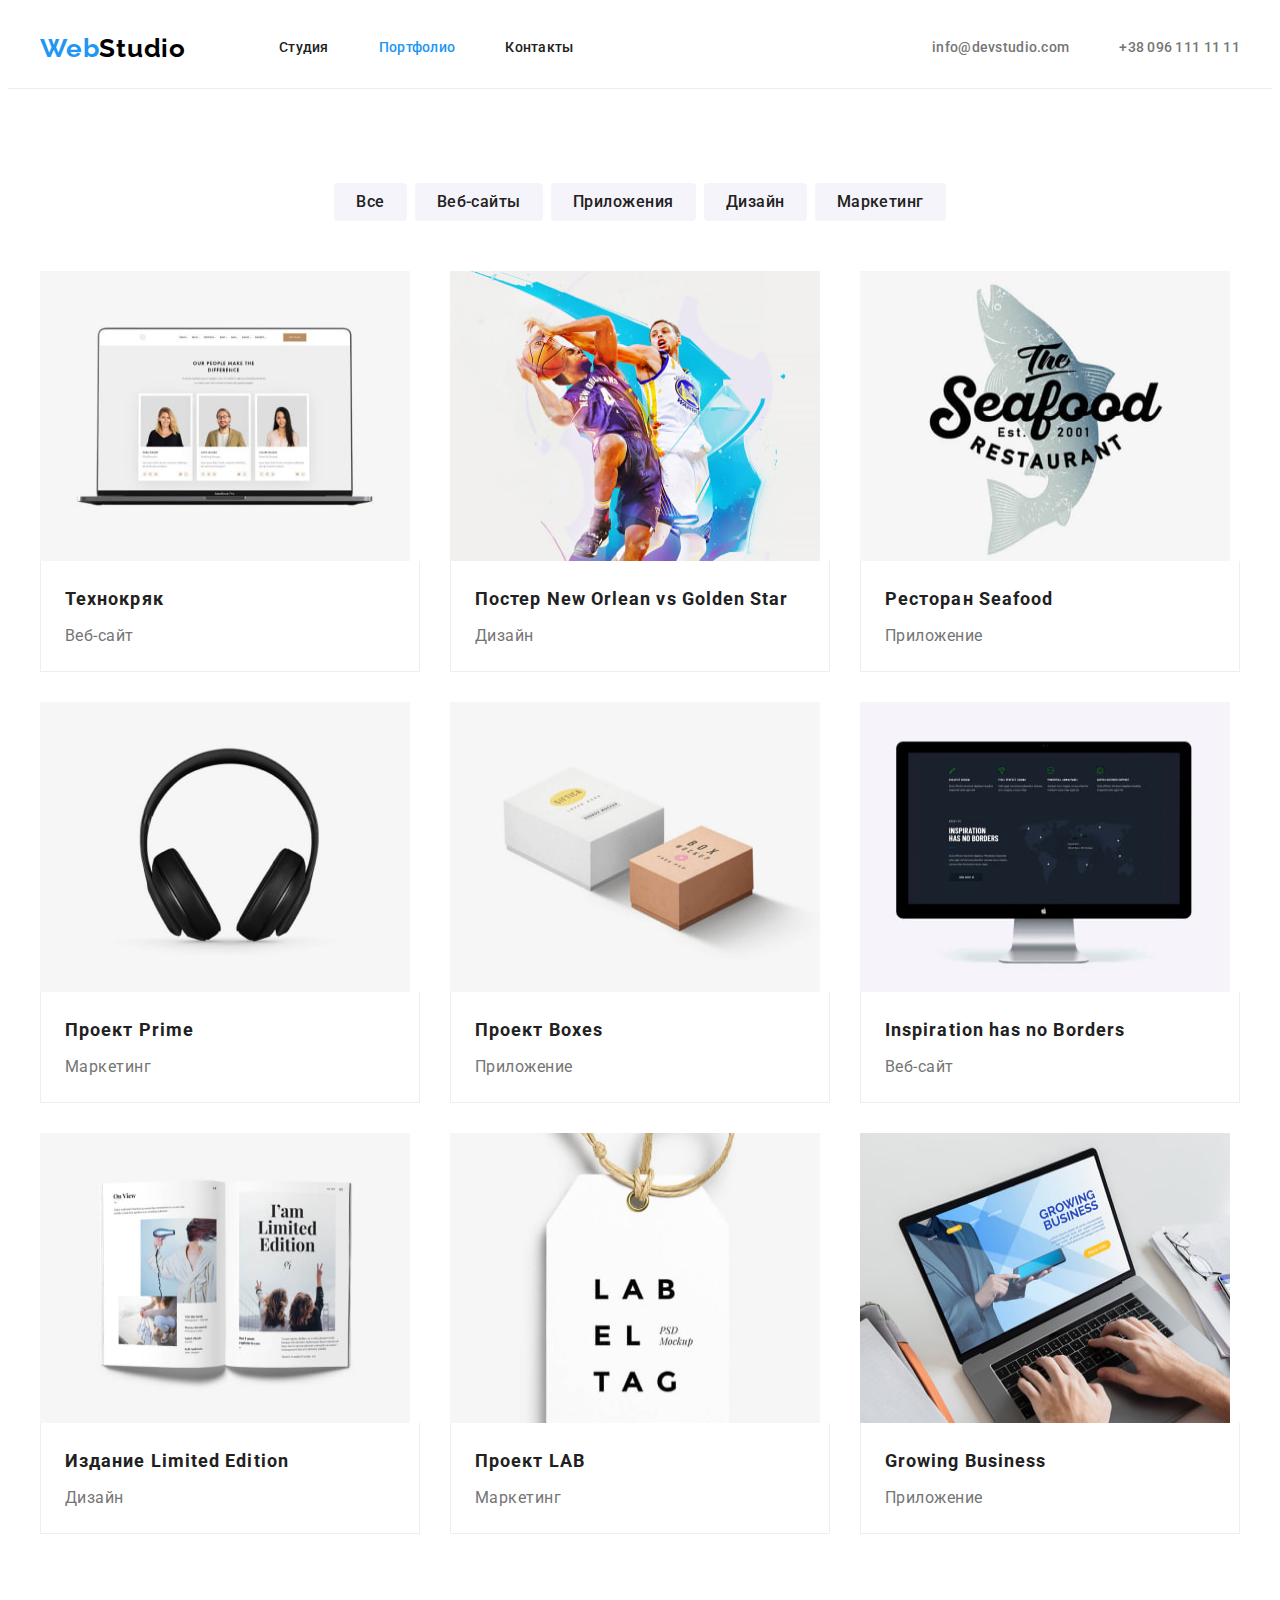
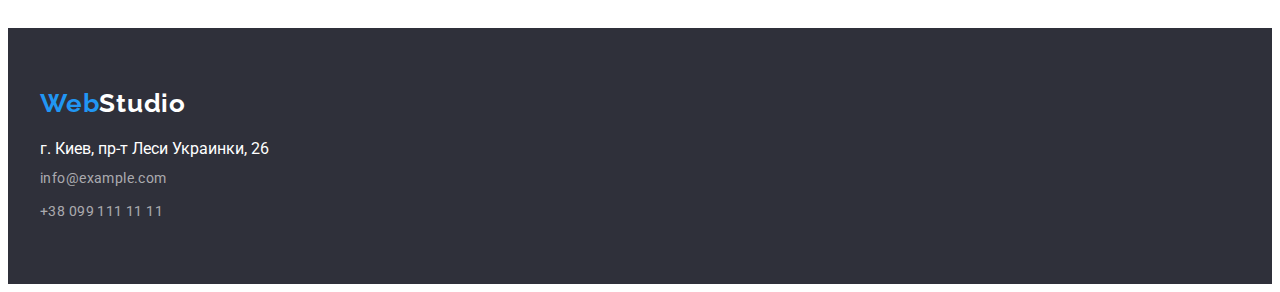
==== portfolio.html @ 7a87c8a2 "Initial commit" ====
<!DOCTYPE html>
<html lang="ru">
  <head>
    <meta charset="UTF-8" />
    <meta http-equiv="X-UA-Compatible" content="IE=edge" />
    <meta name="viewport" content="width=device-width, initial-scale=1.0" />
    <title>Potfolio</title>
    <link rel="preconnect" href="https://fonts.googleapis.com" />
    <link rel="preconnect" href="https://fonts.gstatic.com" crossorigin />
    <link
      href="https://fonts.googleapis.com/css2?family=Raleway:wght@700&family=Roboto:wght@400;500;700;900&display=swap"
      rel="stylesheet"
    />
    <link
      rel="stylesheet"
      href="https://cdnjs.cloudflare.com/ajax/libs/modern-normalize/1.1.0/modern-normalize.min.css"
      integrity="sha512-wpPYUAdjBVSE4KJnH1VR1HeZfpl1ub8YT/NKx4PuQ5NmX2tKuGu6U/JRp5y+Y8XG2tV+wKQpNHVUX03MfMFn9Q=="
      crossorigin="anonymous"
      referrerpolicy="no-referrer"
    />
    <link rel="stylesheet" href="./css/styles.css" />
  </head>

  <body>
    <!-- Header section -->
    <header class="header">
      <div class="container header-container">
        <a class="logo link" href="./index.html" lang="en"
          >Web<span class="header-logo">Studio</span>
        </a>
        <nav class="header-nav">
          <ul class="header-list list">
            <li class="header-item"><a class="header-link link" href="./index.html">Студия</a></li>
            <li class="header-item">
              <a class="header-link link header-link-current" href="./portfolio.html">Портфолио</a>
            </li>
            <li class="header-item"><a class="header-link link" href="#Контакты">Контакты</a></li>
          </ul>
        </nav>
        <ul class="header-contacts list">
          <li class="header-mail">
            <a class="mail-link link" href="mailto:info@devstudio.com">info@devstudio.com</a>
          </li>
          <li class="header-phone">
            <a class="phone-link link" href="tel:+380961111111">+38 096 111 11 11</a>
          </li>
        </ul>
      </div>
    </header>

    <!-- Main section -->
    <main class="main">
      <section class="portfolio section">
        <div class="container">
          <h1 class="visually-hidden">Портфолио</h1>
          <ul class="btn-list list">
            <li class="portfolio-item">
              <button class="portfolio-btn" type="button">Все</button>
            </li>
            <li class="portfolio-item">
              <button class="portfolio-btn" type="button">Веб-сайты</button>
            </li>
            <li class="portfolio-item">
              <button class="portfolio-btn" type="button">Приложения</button>
            </li>
            <li class="portfolio-item">
              <button class="portfolio-btn" type="button">Дизайн</button>
            </li>
            <li class="portfolio-item">
              <button class="portfolio-btn" type="button">Маркетинг</button>
            </li>
          </ul>
          <ul class="portfolio-list list">
            <li class="portfolio-item work-item">
              <a class="portfolio-link link" href="#">
                <img
                  src="./images/portfolio/tehnokriak.jpg"
                  width="370"
                  height="290"
                  alt="окно сайта"
                />
                <div class="potfolio-border">
                  <h3 class="portfolio-title">Технокряк</h3>
                  <p class="portfolio-text">Веб-сайт</p>
                </div>
              </a>
            </li>
            <li class="portfolio-item work-item">
              <a class="portfolio-link link" href="#">
                <img
                  src="./images/portfolio/poster.jpg"
                  width="370"
                  height="290"
                  alt="постер матчу"
                />
                <div class="potfolio-border">
                  <h3 class="portfolio-title">
                    Постер <span lang="en">New Orlean vs Golden Star</span>
                  </h3>
                  <p class="portfolio-text">Дизайн</p>
                </div>
              </a>
            </li>
            <li class="portfolio-item work-item">
              <a class="portfolio-link link" href="#">
                <img
                  src="./images/portfolio/restourant.jpg"
                  width="370"
                  height="290"
                  alt="лого ресторану"
                />
                <div class="potfolio-border">
                  <h3 class="portfolio-title">Ресторан <span lang="en">Seafood</span></h3>
                  <p class="portfolio-text">Приложение</p>
                </div>
              </a>
            </li>
            <li class="portfolio-item work-item">
              <a class="portfolio-link link" href="#">
                <img
                  src="./images/portfolio/project-prime.jpg"
                  width="370"
                  height="290"
                  alt="наушники"
                />
                <div class="potfolio-border">
                  <h3 class="portfolio-title">Проект <span lang="en">Prime</span></h3>
                  <p class="portfolio-text">Маркетинг</p>
                </div>
              </a>
            </li>
            <li class="portfolio-item work-item">
              <a class="portfolio-link link" href="#">
                <img
                  src="./images/portfolio/project-boxes.jpg"
                  width="370"
                  height="290"
                  alt="два ящика"
                />
                <div class="potfolio-border">
                  <h3 class="portfolio-title">Проект <span lang="en">Boxes</span></h3>
                  <p class="portfolio-text">Приложение</p>
                </div>
              </a>
            </li>
            <li class="portfolio-item work-item">
              <a class="portfolio-link link" href="#">
                <img
                  src="./images/portfolio/inspiration.jpg"
                  width="370"
                  height="290"
                  alt="окно сайта на мониторе"
                />
                <div class="potfolio-border">
                  <h3 class="portfolio-title" lang="en">Inspiration has no Borders</h3>
                  <p class="portfolio-text">Веб-сайт</p>
                </div>
              </a>
            </li>
            <li class="portfolio-item work-item">
              <a class="portfolio-link link" href="#">
                <img src="./images/portfolio/edition.jpg" width="370" height="290" alt="книга" />
                <div class="potfolio-border">
                  <h3 class="portfolio-title">Издание <span lang="en">Limited Edition</span></h3>
                  <p class="portfolio-text">Дизайн</p>
                </div>
              </a>
            </li>
            <li class="portfolio-item work-item">
              <a class="portfolio-link link" href="#">
                <img
                  src="./images/portfolio/project-lab.jpg"
                  width="370"
                  height="290"
                  alt="бирка"
                />
                <div class="potfolio-border">
                  <h3 class="portfolio-title">Проект <span lang="en">LAB</span></h3>
                  <p class="portfolio-text">Маркетинг</p>
                </div>
              </a>
            </li>
            <li class="portfolio-item work-item">
              <a class="portfolio-link link" href="#">
                <img
                  src="./images/portfolio/growing-business.jpg"
                  width="370"
                  height="290"
                  alt="приложение на ноутбуке"
                />
                <div class="potfolio-border">
                  <h3 class="portfolio-title" lang="en">Growing Business</h3>
                  <p class="portfolio-text">Приложение</p>
                </div>
              </a>
            </li>
          </ul>
        </div>
      </section>
    </main>

    <!-- Footer section -->
    <footer class="footer" id="Контакты">
      <div class="container">
        <a class="logo link" href="./index.html" lang="en"
          >Web<span class="footer-logo">Studio</span>
        </a>
        <address class="footer-address">
          <ul class="footer-list list">
            <li class="footer-item">
              <a
                class="address-link link"
                href="https://goo.gl/maps/opvbCCuK2W5cB6Hv9"
                target="_blank"
                title="Гугл мaп"
                rel="_norefferer noopener"
                >г. Киев, пр-т Леси Украинки, 26</a
              >
            </li>
            <li class="footer-item">
              <a class="footer-link link" href="mailto:info@example.com">info@example.com</a>
            </li>
            <li class="footer-item">
              <a class="footer-link link" href="tel:+380991111111"> +38 099 111 11 11</a>
            </li>
          </ul>
        </address>
      </div>
    </footer>
  </body>
</html>
---- css/styles.css ----
:root {
  /* fonts */
  --main-font: 'Roboto', sans-serif;
  --secondary-font: 'Raleway', sans-serif;
  /* text colors */
  --main-txt-clr: #757575;
  --secondary-light-txt-clr: #ffffff;
  --secondary-dark-txt-clr: #212121;
  --accent-txt-color: #2196f3;
  --logo-txt-clr: #000000;
  /* bg colors */
  --dark-bg-clr: #2f303a;
  --light-bg-clr: #f5f4fa;
  --hover-btn-clt: #188ce8;
  /* others */
}

body {
  font-family: var(--main-font);
  color: var(--main-txt-clr);
}

/* Based styles */

.container {
  width: 1200px;
  padding-left: 15px;
  padding-right: 15px;
  margin-left: auto;
  margin-right: auto;
}

.section {
  padding-top: 94px;
  padding-bottom: 94px;
}

.visually-hidden {
  position: absolute;
  width: 1px;
  height: 1px;
  margin: -1px;
  border: 0;
  padding: 0;

  white-space: nowrap;
  clip-path: inset(100%);
  clip: rect(0 0 0 0);
  overflow: hidden;
}

/* Reset styles */

h1,
h2,
h3,
h4,
h5,
h6,
p {
  margin: 0;
}

.link {
  text-decoration: none;
  color: currentColor;
}

.list {
  margin: 0;
  padding: 0;
  list-style: none;
}

img {
  display: block;
}

/* Header section */
.header-container {
  display: flex;
  align-items: center;
}

.logo {
  font-family: 'Raleway';
  font-style: normal;
  font-weight: 700;
  font-size: 26px;
  line-height: 1.19;
  letter-spacing: 0.03em;
  color: var(--accent-txt-color);
}

.header-logo {
  color: var(--logo-txt-clr);
}

.header-nav {
  margin-right: auto;
  margin-left: 93px;
}

.header-list {
  display: flex;
  gap: 50px;
}

.header-contacts {
  display: flex;
}

.header-mail {
  margin-right: 50px;
}

.header-link,
.mail-link,
.phone-link {
  padding-top: 32px;
  padding-bottom: 32px;
  display: block;
  font-weight: 500;
  font-size: 14px;
  line-height: 1.14;
  letter-spacing: 0.02em;
  color: var(--secondary-dark-txt-clr);
}

.header-link:hover,
.header-link:focus {
  color: var(--accent-txt-color);
}

.header-link-current {
  color: var(--accent-txt-color);
}

.mail-link,
.phone-link {
  color: inherit;
}

.mail-link:hover,
.mail-link:focus {
  color: var(--accent-txt-color);
}

.phone-link:hover,
.phone-link:focus {
  color: var(--accent-txt-color);
}
.header {
  border-bottom: 1px solid #ececec;
}

/* hero section */
.hero,
.footer {
  background: var(--dark-bg-clr);
}

.hero {
  padding-top: 200px;
  padding-bottom: 200px;
}

.hero-title {
  max-width: 696px;
  margin: 0 auto;
  margin-bottom: 30px;
  font-weight: 900;
  font-size: 44px;
  line-height: 1.36;
  text-align: center;
  letter-spacing: 0.06em;
  text-transform: uppercase;
  color: var(--secondary-light-txt-clr);
}

.hero-btn,
.portfolio-btn {
  font-family: inherit;
  cursor: pointer;
  border: none;
}

.hero-btn {
  margin: 0 auto;
  display: block;
  min-width: 200px;
  min-height: 50px;
  padding: 10px 32px;
  border-radius: 4px;
  background-color: var(--accent-txt-color);
  font-weight: 700;
  font-size: 16px;
  line-height: 1.88;
  letter-spacing: 0.06em;
  color: var(--light-bg-clr);
}

.hero-btn:hover,
.hero-btn:focus {
  color: var(--secondary-light-txt-clr);
  background-color: var(--hover-btn-clt);
}

/* Benefits section */

.benefits {
  padding-bottom: 0;
}

.benefits-container {
  align-items: center;
}

.benefits-list {
  display: flex;
  gap: 30px;
}

.benefits-item {
  max-width: 270px;
}

.benefits-title {
  margin-bottom: 10px;
  font-weight: 700;
  font-size: 14px;
  line-height: 1.14;
  letter-spacing: 0.03em;
  text-transform: uppercase;
  color: var(--secondary-dark-txt-clr);
}

.benefits-text {
  font-size: 14px;
  line-height: 1.71;
  letter-spacing: 0.03em;
}

/* About section */

.about-list {
  display: flex;
  gap: 30px;
}

.about-title,
.team-title {
  margin-bottom: 50px;
  font-weight: 700;
  font-size: 36px;
  line-height: 1.17;
  text-align: center;
  letter-spacing: 0.03em;
  color: var(--secondary-dark-txt-clr);
}

/* Team section */

.team {
  background: var(--light-bg-clr);
}

.team-list {
  display: flex;
  flex-wrap: wrap;
  gap: 30px;
}
/* .team-list {
  flex-basis: calc((100% - 30px * 3) / 4);
} */
.team-card {
  padding: 30px 5px 30px 5px;
  border-radius: 0px 0px 4px 4px;
  background: #ffffff;
  box-shadow: 0px 1px 3px rgba(0, 0, 0, 0.12), 0px 1px 1px rgba(0, 0, 0, 0.14),
    0px 2px 1px rgba(0, 0, 0, 0.2);
}

.employee-title {
  margin-bottom: 10px;
  font-weight: 500;
  font-size: 16px;
  line-height: 1.19;
  text-align: center;
  letter-spacing: 0.03em;
  color: var(--secondary-dark-txt-clr);
}

.team-text {
  font-size: 16px;
  line-height: 1.19;
  text-align: center;
  letter-spacing: 0.03em;
}

/* Footer section */

.footer-logo {
  color: var(--secondary-light-txt-clr);
}

.footer {
  padding-top: 60px;
  padding-bottom: 60px;
}

.footer-item {
  margin-bottom: 9px;
}

.footer-item:last-child {
  margin-bottom: 0;
}

.footer-address {
  margin-top: 20px;
}

.address-link {
  font-style: normal;
  color: var(--secondary-light-txt-clr);
}

.footer-link {
  font-style: normal;
  font-size: 14px;
  line-height: 1.71;
  letter-spacing: 0.03em;
  color: rgba(255, 255, 255, 0.6);
}

.footer-link:hover,
.footer-link:focus {
  color: var(--secondary-light-txt-clr);
}

/* Portfolio page */

.btn-list {
  display: flex;
  gap: 8px;
  justify-content: center;
  margin-bottom: 50px;
}

.portfolio-btn {
  padding: 6px 22px;
  border-radius: 4px;
  font-weight: 500;
  font-size: 16px;
  line-height: 1.63;
  letter-spacing: 0.03em;
  color: var(--secondary-dark-txt-clr);
  background-color: var(--light-bg-clr);
}

.portfolio-btn:hover,
.portfolio-btn:focus {
  background-color: var(--accent-txt-color);
  color: var(--secondary-light-txt-clr);
}

.portfolio-list {
  display: flex;
  flex-wrap: wrap;
  gap: 30px;
}

.work-item {
  flex-basis: calc((100% - 30px * 2) / 3);
}

.portfolio-title {
  margin-bottom: 4px;
  font-weight: 700;
  font-size: 18px;
  line-height: 2;
  letter-spacing: 0.06em;
  color: var(--secondary-dark-txt-clr);
}

.portfolio-text {
  font-size: 16px;
  line-height: 1.88;
  letter-spacing: 0.03em;
}

.potfolio-border {
  padding: 20px 24px 20px 24px;
  border: 1px solid #eeeeee;
  border-top: none;
}
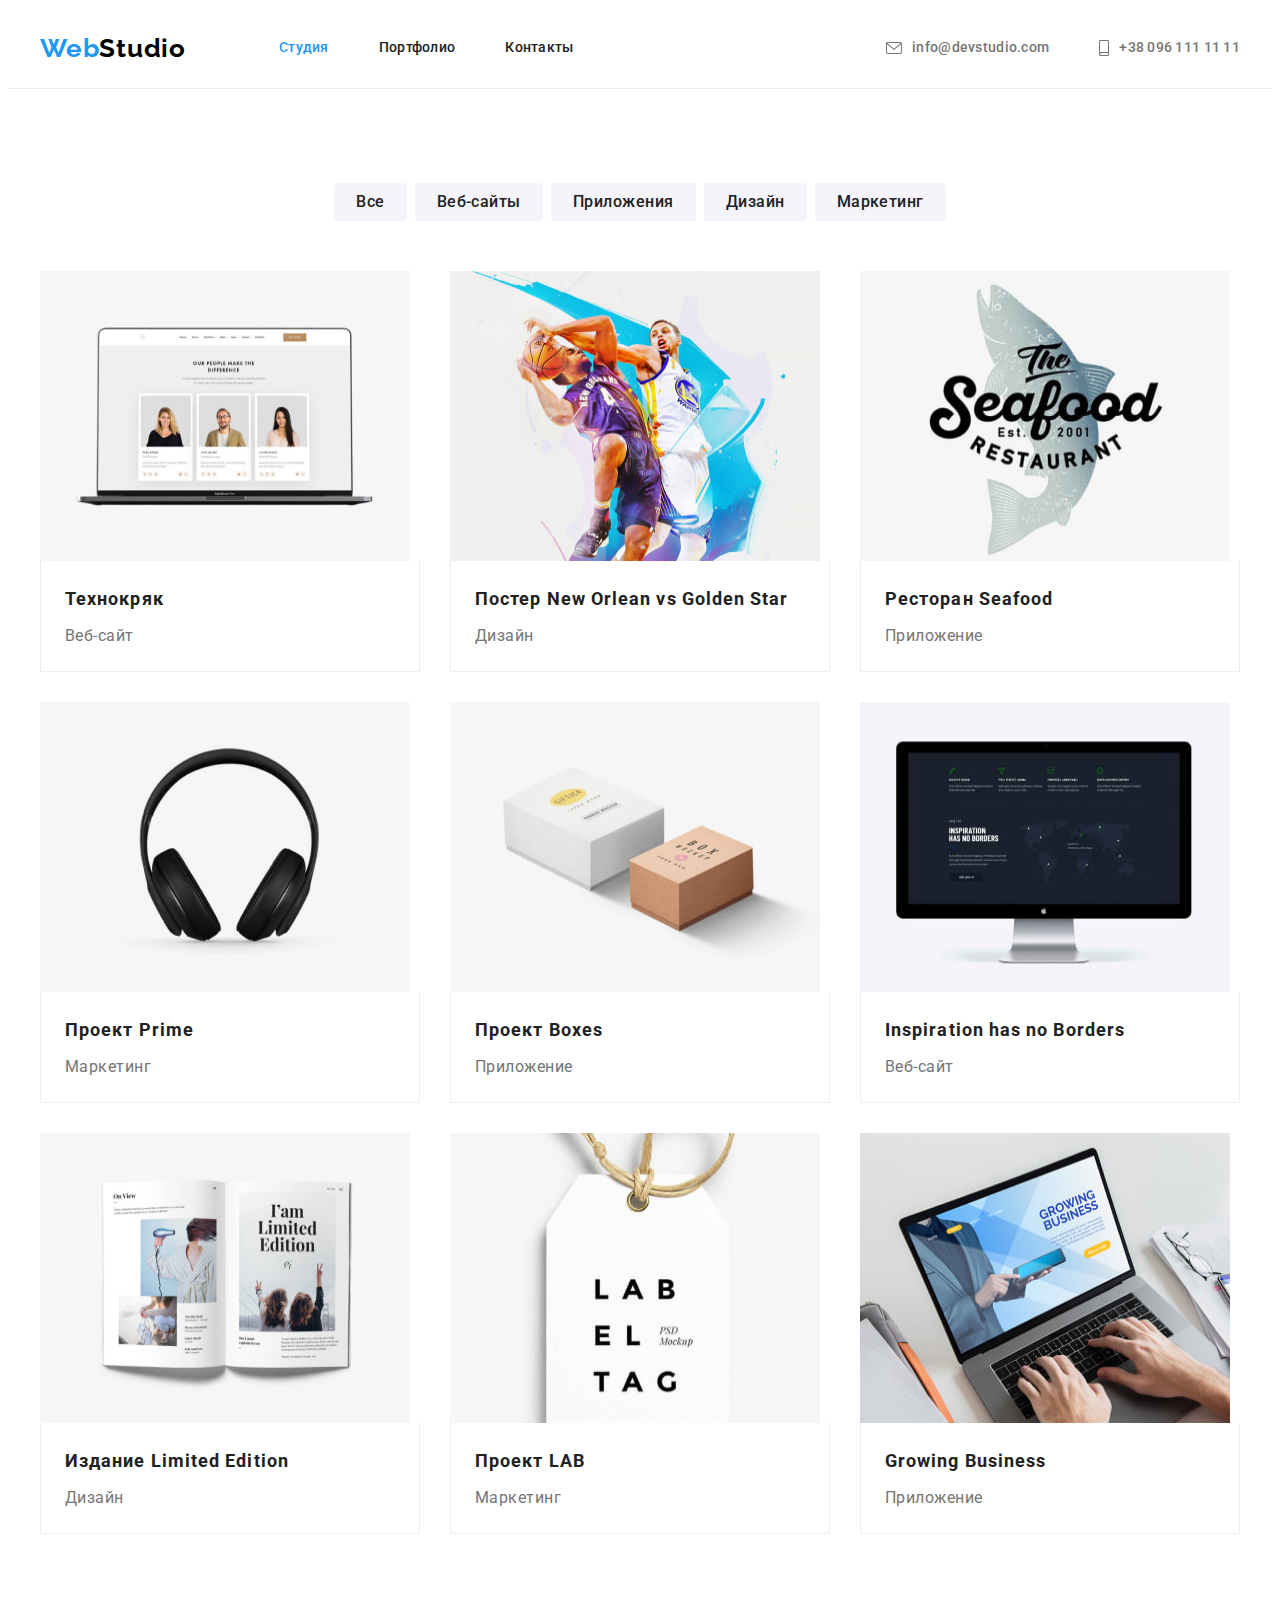
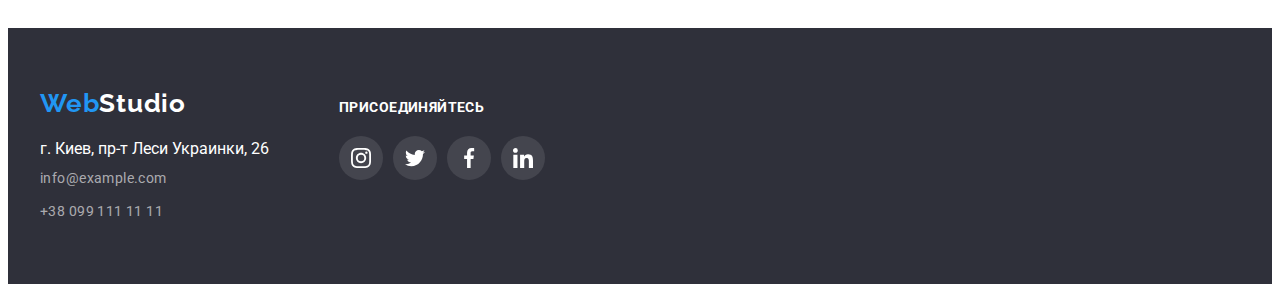
==== commit 0683967e: "finish homework" ====
--- a/portfolio.html
+++ b/portfolio.html
@@ -23,6 +23,7 @@
 
   <body>
     <!-- Header section -->
+
     <header class="header">
       <div class="container header-container">
         <a class="logo link" href="./index.html" lang="en"
@@ -30,19 +31,31 @@
         </a>
         <nav class="header-nav">
           <ul class="header-list list">
-            <li class="header-item"><a class="header-link link" href="./index.html">Студия</a></li>
             <li class="header-item">
-              <a class="header-link link header-link-current" href="./portfolio.html">Портфолио</a>
+              <a class="header-link link header-link-current" href="./index.html">Студия</a>
+            </li>
+            <li class="header-item">
+              <a class="header-link link" href="./portfolio.html">Портфолио</a>
             </li>
             <li class="header-item"><a class="header-link link" href="#Контакты">Контакты</a></li>
           </ul>
         </nav>
         <ul class="header-contacts list">
           <li class="header-mail">
-            <a class="mail-link link" href="mailto:info@devstudio.com">info@devstudio.com</a>
+            <a class="mail-link link" href="mailto:info@devstudio.com"
+              ><svg width="16" height="12" class="contact-icon">
+                <use href="./images/icons.svg#mail"></use>
+              </svg>
+              info@devstudio.com</a
+            >
           </li>
           <li class="header-phone">
-            <a class="phone-link link" href="tel:+380961111111">+38 096 111 11 11</a>
+            <a class="phone-link link" href="tel:+380961111111"
+              ><svg width="10" height="16" class="contact-icon">
+                <use href="./images/icons.svg#smartphone"></use>
+              </svg>
+              +38 096 111 11 11</a
+            >
           </li>
         </ul>
       </div>
@@ -201,30 +214,89 @@
 
     <!-- Footer section -->
     <footer class="footer" id="Контакты">
-      <div class="container">
-        <a class="logo link" href="./index.html" lang="en"
-          >Web<span class="footer-logo">Studio</span>
-        </a>
-        <address class="footer-address">
-          <ul class="footer-list list">
-            <li class="footer-item">
+      <div class="container footer-container">
+        <div class="footer-box">
+          <a class="logo link" href="./index.html" lang="en"
+            >Web<span class="footer-logo">Studio</span>
+          </a>
+          <address class="footer-address">
+            <ul class="footer-list list">
+              <li class="footer-item">
+                <a
+                  class="address-link link"
+                  href="https://goo.gl/maps/opvbCCuK2W5cB6Hv9"
+                  target="_blank"
+                  title="Гугл мaп"
+                  rel="_norefferer noopener"
+                  >г. Киев, пр-т Леси Украинки, 26</a
+                >
+              </li>
+              <li class="footer-item">
+                <a class="footer-link link" href="mailto:info@example.com">info@example.com</a>
+              </li>
+              <li class="footer-item">
+                <a class="footer-link link" href="tel:+380991111111"> +38 099 111 11 11</a>
+              </li>
+            </ul>
+          </address>
+        </div>
+        <div class="footer-box">
+          <h3 class="footer-title">Присоединяйтесь</h3>
+          <ul class="box-list list">
+            <li class="box-item">
               <a
-                class="address-link link"
-                href="https://goo.gl/maps/opvbCCuK2W5cB6Hv9"
+                class="box-link link"
+                href=""
                 target="_blank"
-                title="Гугл мaп"
-                rel="_norefferer noopener"
-                >г. Киев, пр-т Леси Украинки, 26</a
+                rel="noopener noreferrer"
+                aria-label="instagram"
               >
-            </li>
-            <li class="footer-item">
-              <a class="footer-link link" href="mailto:info@example.com">info@example.com</a>
-            </li>
-            <li class="footer-item">
-              <a class="footer-link link" href="tel:+380991111111"> +38 099 111 11 11</a>
+                <svg class="box-icon" width="20" height="20">
+                  <use href="./images/icons.svg#instagram"></use>
+                </svg>
+              </a>
+            </li>
+            <li class="box-item">
+              <a
+                class="box-link link"
+                href=""
+                target="_blank"
+                rel="noopener noreferrer"
+                aria-label="instagram"
+              >
+                <svg class="box-icon" width="20" height="20">
+                  <use href="./images/icons.svg#twitter"></use>
+                </svg>
+              </a>
+            </li>
+            <li class="box-item">
+              <a
+                class="box-link link"
+                href=""
+                target="_blank"
+                rel="noopener noreferrer"
+                aria-label="instagram"
+              >
+                <svg class="box-icon" width="20" height="20">
+                  <use href="./images/icons.svg#facebook"></use>
+                </svg>
+              </a>
+            </li>
+            <li class="box-item">
+              <a
+                class="box-link link"
+                href=""
+                target="_blank"
+                rel="noopener noreferrer"
+                aria-label="instagram"
+              >
+                <svg class="box-icon" width="20" height="20">
+                  <use href="./images/icons.svg#linkedin"></use>
+                </svg>
+              </a>
             </li>
           </ul>
-        </address>
+        </div>
       </div>
     </footer>
   </body>
--- a/css/styles.css
+++ b/css/styles.css
@@ -127,6 +127,13 @@
   color: var(--secondary-dark-txt-clr);
 }
 
+.mail-link,
+.phone-link {
+  display: flex;
+  align-items: center;
+  justify-content: center;
+}
+
 .header-link:hover,
 .header-link:focus {
   color: var(--accent-txt-color);
@@ -150,6 +157,13 @@
 .phone-link:focus {
   color: var(--accent-txt-color);
 }
+
+.contact-icon {
+  fill: currentColor;
+  margin-right: 10px;
+  justify-content: center;
+}
+
 .header {
   border-bottom: 1px solid #ececec;
 }
@@ -163,6 +177,15 @@
 .hero {
   padding-top: 200px;
   padding-bottom: 200px;
+  max-width: 1600px;
+  height: 600px;
+  margin-left: auto;
+  margin-right: auto;
+  background-image: linear-gradient(to right, rgba(47, 48, 58, 0.4), rgba(47, 48, 58, 0.4)),
+    url(../images/hero.jpg);
+  background-repeat: no-repeat;
+  background-position: center;
+  background-size: cover;
 }
 
 .hero-title {
@@ -208,6 +231,24 @@
 
 /* Benefits section */
 
+.benefits-logo-list {
+  display: flex;
+  align-items: center;
+  justify-content: center;
+  gap: 30px;
+  margin-bottom: 30px;
+}
+
+.benefits-logo-container {
+  display: flex;
+  max-width: 270px;
+  min-height: 120px;
+  background-color: var(--light-bg-clr);
+  border-radius: 4px;
+  gap: 30px;
+  padding: 25px 100px;
+}
+
 .benefits {
   padding-bottom: 0;
 }
@@ -249,7 +290,8 @@
 }
 
 .about-title,
-.team-title {
+.team-title,
+.clients-title {
   margin-bottom: 50px;
   font-weight: 700;
   font-size: 36px;
@@ -296,6 +338,80 @@
   line-height: 1.19;
   text-align: center;
   letter-spacing: 0.03em;
+  margin-bottom: 16px;
+}
+
+.social-list {
+  display: flex;
+  align-items: center;
+  justify-content: center;
+  gap: 10px;
+}
+
+.social-link {
+  display: flex;
+  align-items: center;
+  justify-content: center;
+  color: var(--main-txt-clr);
+  width: 44px;
+  height: 44px;
+  background-color: #ffffff;
+  border-radius: 50%;
+  padding: 12px;
+}
+
+.social-icon {
+  fill: #afb1b8;
+}
+
+.social-link:hover,
+.social-link:focus {
+  background-color: #2196f3;
+}
+
+.social-link:hover .social-icon {
+  fill: #ffffff;
+}
+
+.social-link:focus .social-icon {
+  fill: #ffffff;
+}
+
+/* Clients section */
+
+.clients-list {
+  display: flex;
+  align-items: center;
+  justify-content: center;
+  gap: 30px;
+}
+
+.clients-link {
+  display: flex;
+  align-items: center;
+  justify-content: center;
+  width: 170px;
+  height: 92px;
+  padding: 16px 32px;
+  border: 1px solid #afb1b8;
+  border-radius: 4px;
+}
+
+.clients-link:hover,
+.clients-link:focus {
+  border: 1px solid #2196f3;
+}
+
+.clients-link:hover .clients-icon {
+  fill: #2196f3;
+}
+
+.clients-link:focus .clients-icon {
+  fill: #2196f3;
+}
+
+.clients-icon {
+  fill: #afb1b8;
 }
 
 /* Footer section */
@@ -337,6 +453,52 @@
 .footer-link:hover,
 .footer-link:focus {
   color: var(--secondary-light-txt-clr);
+}
+
+.footer-title {
+  font-family: 'Roboto';
+  font-style: normal;
+  font-weight: 700;
+  font-size: 14px;
+  line-height: 1.14;
+  letter-spacing: 0.03em;
+  text-transform: uppercase;
+  color: var(--secondary-light-txt-clr);
+  margin-bottom: 20px;
+}
+
+.footer-container {
+  display: flex;
+  justify-items: center;
+  gap: 70px;
+  align-items: baseline;
+}
+
+.box-list {
+  display: flex;
+  align-items: center;
+  justify-content: center;
+  gap: 10px;
+}
+
+.box-link {
+  display: flex;
+  align-items: center;
+  justify-content: center;
+  width: 44px;
+  height: 44px;
+  border-radius: 50%;
+  background-color: rgba(255, 255, 255, 0.1);
+}
+
+.box-icon {
+  fill: #ffffff;
+  margin: 12px;
+}
+
+.box-link:hover,
+.box-link:focus {
+  background-color: #2196f3;
 }
 
 /* Portfolio page */
@@ -363,12 +525,24 @@
 .portfolio-btn:focus {
   background-color: var(--accent-txt-color);
   color: var(--secondary-light-txt-clr);
+  box-shadow: 0px 3px 1px rgba(0, 0, 0, 0.1), 0px 1px 2px rgba(0, 0, 0, 0.08),
+    0px 2px 2px rgba(0, 0, 0, 0.12);
 }
 
 .portfolio-list {
   display: flex;
   flex-wrap: wrap;
   gap: 30px;
+}
+
+.portfolio-link {
+  display: block;
+}
+
+.portfolio-link:hover,
+.portfolio-link:focus {
+  box-shadow: 0px 1px 1px rgba(0, 0, 0, 0.12), 0px 4px 4px rgba(0, 0, 0, 0.06),
+    1px 4px 6px rgba(0, 0, 0, 0.16);
 }
 
 .work-item {
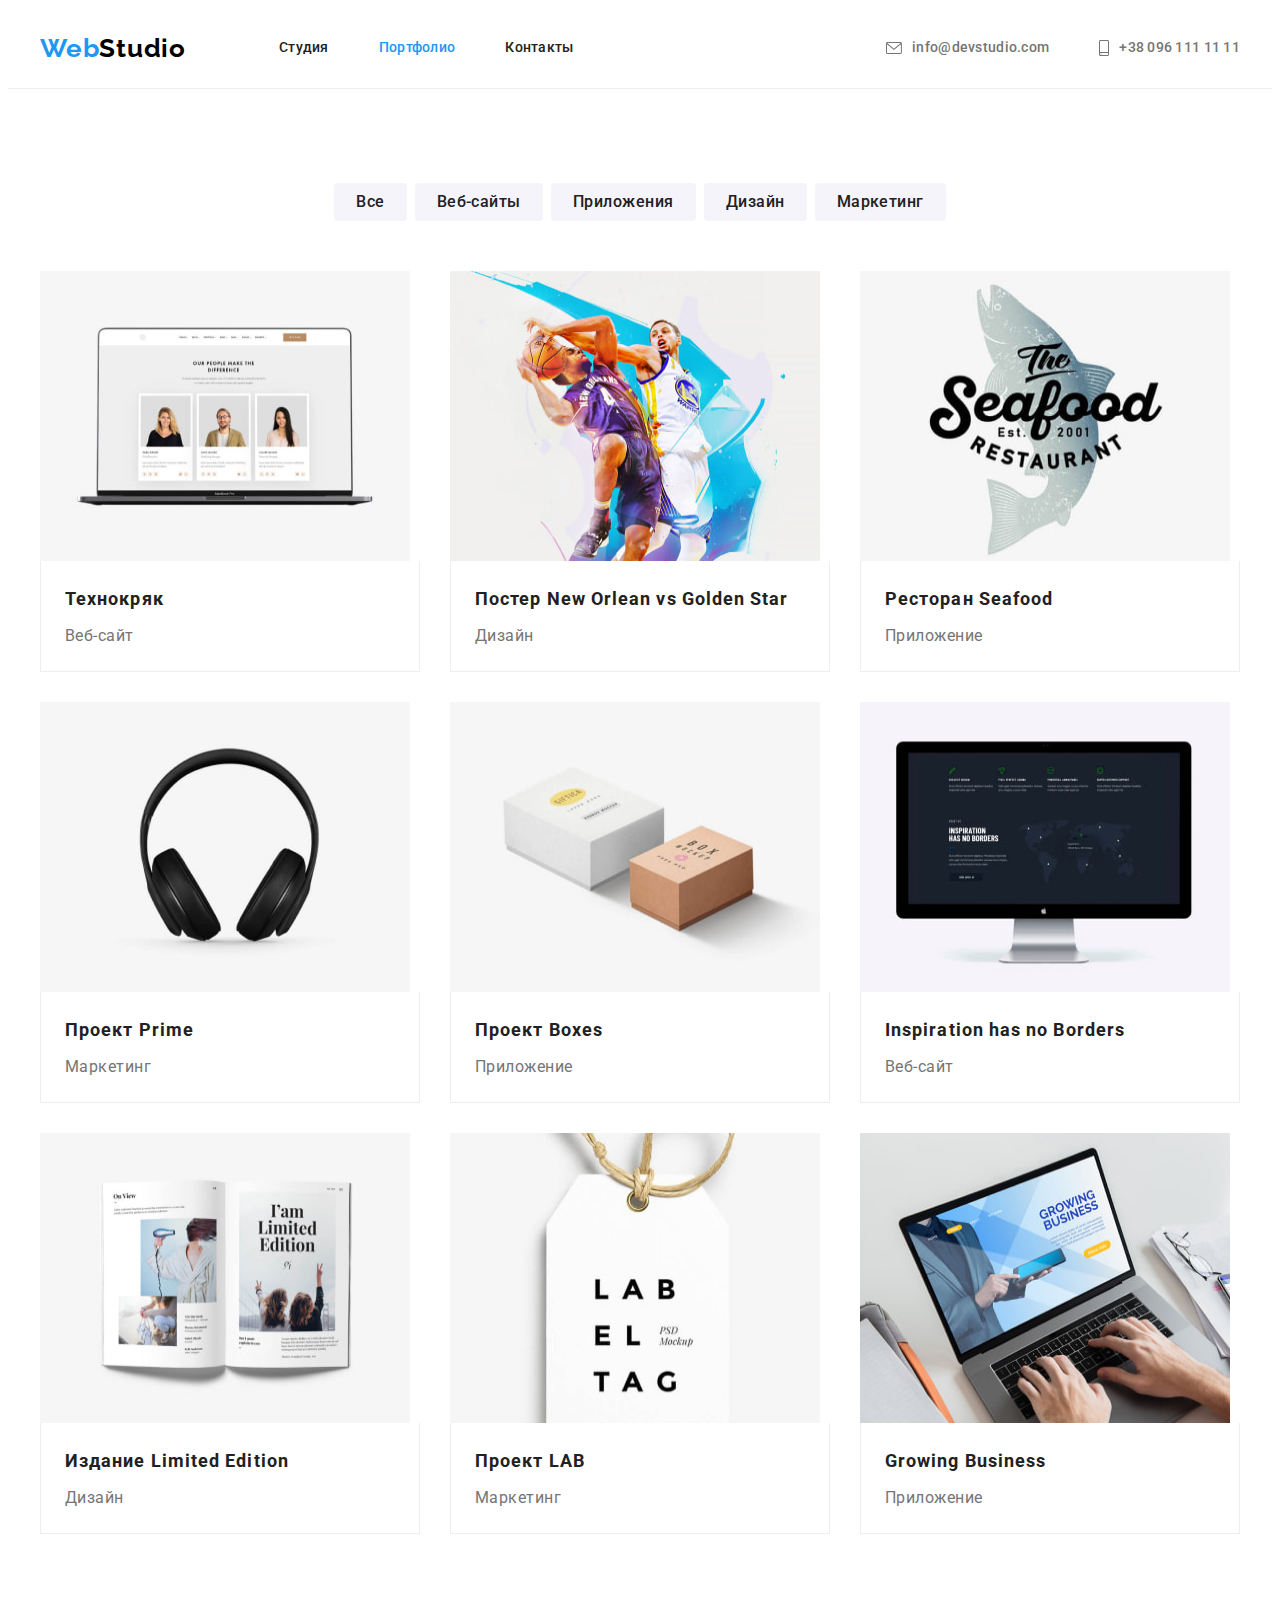
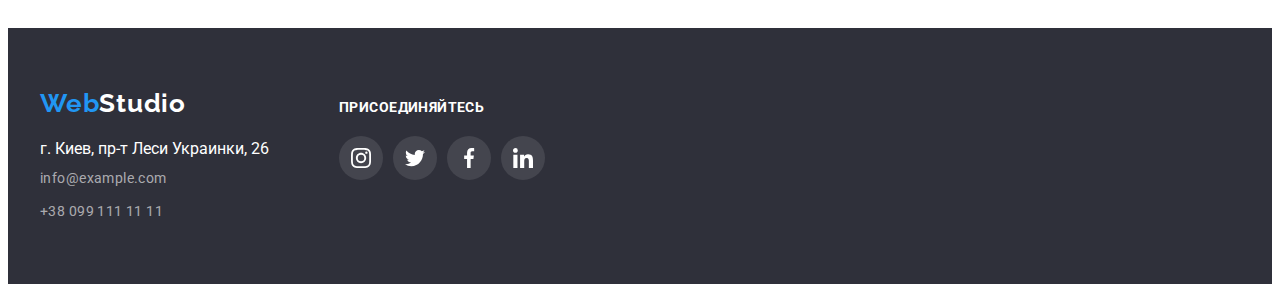
==== commit 9fd995aa: "portfolio link active" ====
--- a/portfolio.html
+++ b/portfolio.html
@@ -32,10 +32,10 @@
         <nav class="header-nav">
           <ul class="header-list list">
             <li class="header-item">
-              <a class="header-link link header-link-current" href="./index.html">Студия</a>
+              <a class="header-link link" href="./index.html">Студия</a>
             </li>
             <li class="header-item">
-              <a class="header-link link" href="./portfolio.html">Портфолио</a>
+              <a class="header-link link header-link-current" href="./portfolio.html">Портфолио</a>
             </li>
             <li class="header-item"><a class="header-link link" href="#Контакты">Контакты</a></li>
           </ul>
@@ -262,7 +262,7 @@
                 href=""
                 target="_blank"
                 rel="noopener noreferrer"
-                aria-label="instagram"
+                aria-label="twitter"
               >
                 <svg class="box-icon" width="20" height="20">
                   <use href="./images/icons.svg#twitter"></use>
@@ -275,7 +275,7 @@
                 href=""
                 target="_blank"
                 rel="noopener noreferrer"
-                aria-label="instagram"
+                aria-label="facebook"
               >
                 <svg class="box-icon" width="20" height="20">
                   <use href="./images/icons.svg#facebook"></use>
@@ -288,7 +288,7 @@
                 href=""
                 target="_blank"
                 rel="noopener noreferrer"
-                aria-label="instagram"
+                aria-label="linkedin"
               >
                 <svg class="box-icon" width="20" height="20">
                   <use href="./images/icons.svg#linkedin"></use>
--- a/css/styles.css
+++ b/css/styles.css
@@ -131,7 +131,6 @@
 .phone-link {
   display: flex;
   align-items: center;
-  justify-content: center;
 }
 
 .header-link:hover,
@@ -241,12 +240,13 @@
 
 .benefits-logo-container {
   display: flex;
-  max-width: 270px;
-  min-height: 120px;
+  align-items: center;
+  justify-content: center;
+  width: 270px;
+  height: 120px;
   background-color: var(--light-bg-clr);
   border-radius: 4px;
   gap: 30px;
-  padding: 25px 100px;
 }
 
 .benefits {
@@ -357,7 +357,6 @@
   height: 44px;
   background-color: #ffffff;
   border-radius: 50%;
-  padding: 12px;
 }
 
 .social-icon {
@@ -392,7 +391,6 @@
   justify-content: center;
   width: 170px;
   height: 92px;
-  padding: 16px 32px;
   border: 1px solid #afb1b8;
   border-radius: 4px;
 }
@@ -469,7 +467,6 @@
 
 .footer-container {
   display: flex;
-  justify-items: center;
   gap: 70px;
   align-items: baseline;
 }
@@ -493,7 +490,6 @@
 
 .box-icon {
   fill: #ffffff;
-  margin: 12px;
 }
 
 .box-link:hover,
